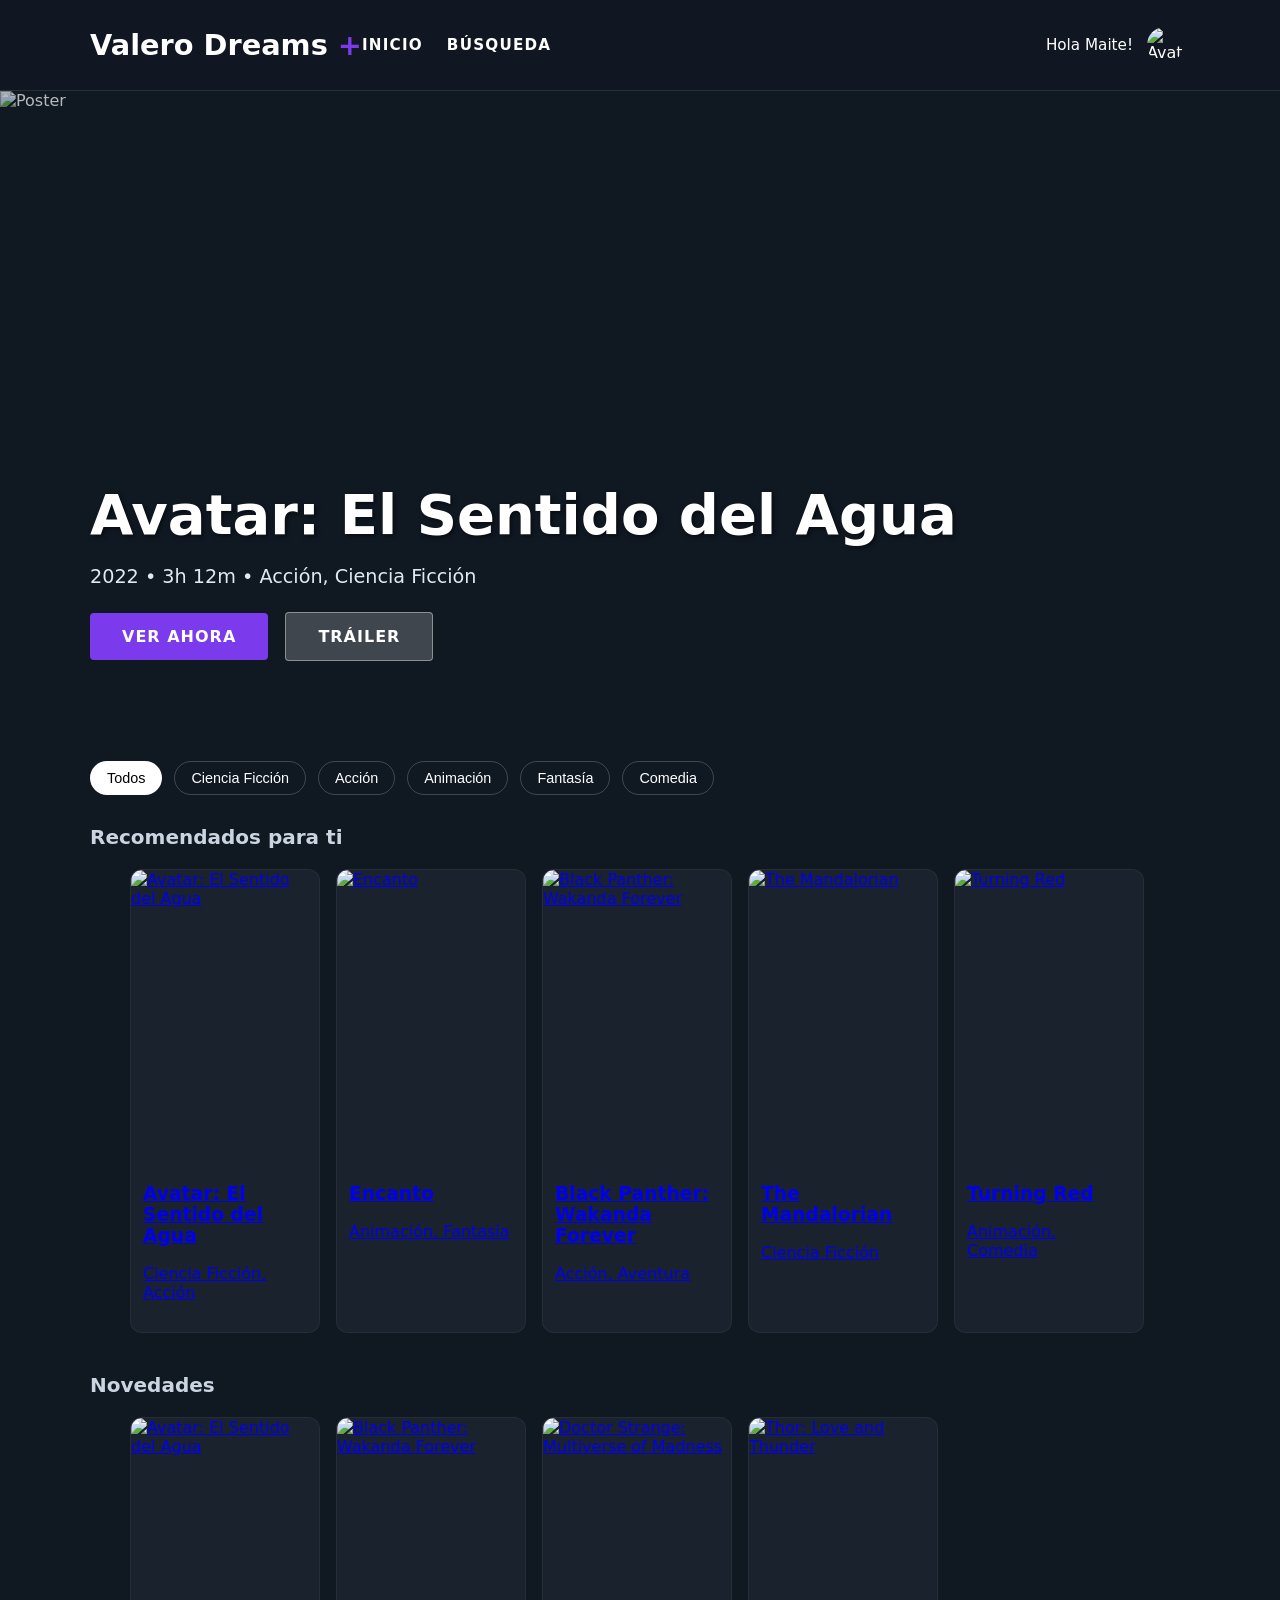
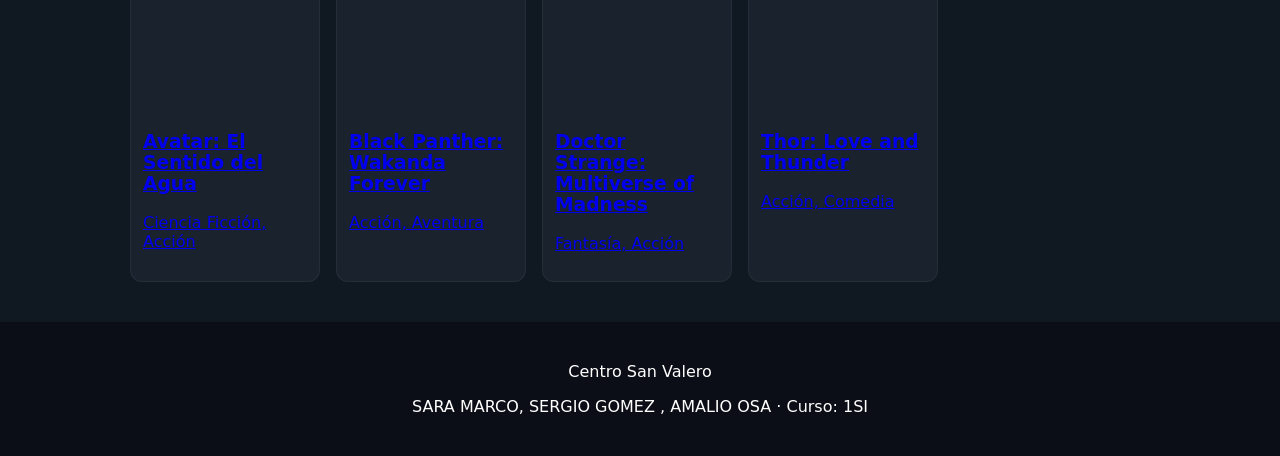
==== DisneySimple-v1.0/index.html @ edb71054 ""Version Simple"" ====
<!DOCTYPE html>
<html lang="es">

<head>
    <meta charset="UTF-8">
    <meta name="viewport" content="width=device-width, initial-scale=1.0">
    <title>Valero Dreams</title>
    <link rel="stylesheet" href="style.css">
</head>

<body>
    <header class="site-header">
        <div class="container header-inner">
            <h1 class="site-title">Valero Dreams <span class="accent">+</span></h1>
            <nav class="main-nav">
                <a href="index.html">INICIO</a>
                <a href="search.html">BÚSQUEDA</a>
            </nav>
            <div class="user-menu">
                <div class="user-trigger">
                    <span class="user-name">Hola Maite! </span>
                    <img src="https://ui-avatars.com/api/?name=Maite&background=7C3AED&color=fff" alt="Avatar"
                        class="user-avatar">
                </div>
                <div class="dropdown-menu">
                    <a href="#" class="dropdown-item">Configuración</a>
                    <div class="dropdown-divider"></div>
                    <a href="#" class="dropdown-item text-danger">Cerrar sesión</a>
                </div>
            </div>
        </div>
    </header>

    <section class="hero-banner">
        <img src="https://lumiere-a.akamaihd.net/v1/images/avatar-twow-videobg02_fae5d62e.jpeg?region=0,0,1920,1080&width=768"
            alt="Poster" class="hero-poster">
        <div class="container hero-content">
            <h2 class="hero-title">Avatar: El Sentido del Agua</h2>
            <p class="hero-subtitle">2022 • 3h 12m • Acción, Ciencia Ficción</p>
            <a href="details.html" class="primary-button">VER AHORA</a>
            <a href="https://youtu.be/FSyWAxUg3Go?si=S0w_DmpemO_nxgFc" class="secondary-button"
                target="_blank">TRÁILER</a>
        </div>
    </section>

    <main class="container">

        <!-- Filtros -->
        <div class="filter-bar">
            <button class="filter-btn active" data-genre="all">Todos</button>
            <button class="filter-btn" data-genre="Ciencia Ficción">Ciencia Ficción</button>
            <button class="filter-btn" data-genre="Acción">Acción</button>
            <button class="filter-btn" data-genre="Animación">Animación</button>
            <button class="filter-btn" data-genre="Fantasía">Fantasía</button>
            <button class="filter-btn" data-genre="Comedia">Comedia</button>
        </div>

        <!-- Sección Recomendados -->
        <h2 class="section-title">Recomendados para ti</h2>
        <section class="carousel-container" id="recommended-carousel">
            <button class="carousel-btn prev" onclick="scrollCarousel('recommended-track', -1)">&#10094;</button>
            <div class="carousel-track-container">
                <div class="carousel-track" id="recommended-track">
                    <!-- JS inyectará películas aquí -->
                </div>
            </div>
            <button class="carousel-btn next" onclick="scrollCarousel('recommended-track', 1)">&#10095;</button>
        </section>

        <!-- Sección Novedades -->
        <h2 class="section-title">Novedades</h2>
        <section class="carousel-container" id="new-carousel">
            <button class="carousel-btn prev" onclick="scrollCarousel('new-track', -1)">&#10094;</button>
            <div class="carousel-track-container">
                <div class="carousel-track" id="new-track">
                    <!-- JS inyectará películas aquí -->
                </div>
            </div>
            <button class="carousel-btn next" onclick="scrollCarousel('new-track', 1)">&#10095;</button>
        </section>

    </main>

    <footer class="site-footer">
        <div class="container">
            <p>Centro San Valero</p>
            <p>SARA MARCO, SERGIO GOMEZ , AMALIO OSA · Curso: 1SI</p>
        </div>
    </footer>

    <script src="script.js"></script>
</body>

</html>
---- DisneySimple-v1.0/style.css ----
/* Estilos Base similares a tu biblioteca */
body {
    margin: 0;
    font-family: system-ui, Arial, sans-serif;
    background-color: #101822;
    /* Azul oscuro Disney */
    color: #ffffff;
}

.container {
    max-width: 1100px;
    margin: 0 auto;
    padding: 0 16px;
}

/* Header - Basado en tu .site-header */
.site-header {
    background-color: rgba(16, 24, 34, 0.95);
    padding: 20px 0;
    border-bottom: 1px solid rgba(255, 255, 255, 0.1);
}

.header-inner {
    display: flex;
    justify-content: space-between;
    align-items: center;
}

.site-title {
    font-size: 1.8rem;
    margin: 0;
    font-weight: 800;
}

.main-nav {
    display: flex;
    gap: 24px;
}

.main-nav a {
    color: #fff;
    text-decoration: none;
    font-weight: 700;
    font-size: 0.95rem;
    letter-spacing: 1.2px;
    padding: 5px 0;
    position: relative;
    transition: color 0.3s;
}

.main-nav a:hover {
    color: #fff;
}

.main-nav a::after {
    content: '';
    position: absolute;
    bottom: 0;
    left: 0;
    width: 0%;
    height: 2px;
    background-color: #7C3AED;
    transition: width 0.3s;
}

.main-nav a:hover::after {
    width: 100%;
}

.section-title {
    font-size: 1.25rem;
    margin: 30px 0 20px;
    color: #cbd5e1;
    font-weight: 600;
}


.accent {
    color: #7C3AED;
}

/* Hero Section */
/* Hero Section */
.hero-banner {
    position: relative;
    height: 70vh;
    min-height: 500px;
    /* Quitamos el background-image del CSS porque ahora usamos el <img> en el HTML */
    display: flex;
    align-items: flex-end;
    margin-bottom: 40px;
    overflow: hidden;
}

/* Oscurecimiento para que el texto se lea sobre la imagen */
.hero-banner::after {
    content: '';
    position: absolute;
    inset: 0;
    background: linear-gradient(to top, #101822 0%, rgba(16, 24, 34, 0.4) 50%, rgba(16, 24, 34, 0.3) 100%);
    z-index: 1;
}

.hero-poster {
    position: absolute;
    top: 0;
    left: 0;
    width: 100%;
    height: 100%;
    object-fit: cover;
    z-index: 0;
}

.hero-content {
    width: 100%;
    padding-bottom: 60px;
    z-index: 2;
    /* Mayor que el overlay (1) y la imagen (0) */
    position: relative;
}




.hero-title {
    font-size: 3.5rem;
    font-weight: 800;
    margin: 0 0 16px;
    text-shadow: 2px 2px 4px rgba(0, 0, 0, 0.5);
    line-height: 1.1;
}

.hero-subtitle {
    font-size: 1.2rem;
    color: #e2e8f0;
    margin-bottom: 24px;
    font-weight: 500;
}

.primary-button {
    display: inline-block;
    /* Soporte para <a> tags */
    text-decoration: none;
    /* Sin subrayado */
    background-color: #7C3AED;
    /* Purple accent */
    color: white;
    border: none;
    padding: 14px 32px;
    font-size: 1rem;
    font-weight: 700;
    border-radius: 4px;
    cursor: pointer;
    transition: all 0.3s ease;
    text-transform: uppercase;
    letter-spacing: 1px;
    margin-right: 12px;
    /* Espacio entre botones */
}

.secondary-button {
    display: inline-block;
    /* Soporte para <a> tags */
    text-decoration: none;
    /* Sin subrayado */
    background-color: rgba(255, 255, 255, 0.2);
    color: white;
    border: 1px solid rgba(255, 255, 255, 0.4);
    padding: 14px 32px;
    font-size: 1rem;
    font-weight: 700;
    border-radius: 4px;
    cursor: pointer;
    transition: all 0.3s ease;
    text-transform: uppercase;
    letter-spacing: 1px;
}

.secondary-button:hover {
    background-color: rgba(255, 255, 255, 0.3);
    border-color: #fff;
    transform: translateY(-2px);
}

.primary-button:hover {
    background-color: #6D28D9;
    transform: translateY(-2px);
    box-shadow: 0 4px 12px rgba(124, 58, 237, 0.4);
}


/* Grid de Películas - Idéntico a tu .book-grid */
/* Filtros */
.filter-bar {
    display: flex;
    gap: 12px;
    margin-bottom: 30px;
    flex-wrap: wrap;
}

.filter-btn {
    background: transparent;
    border: 1px solid rgba(255, 255, 255, 0.2);
    color: #fff;
    padding: 8px 16px;
    border-radius: 20px;
    cursor: pointer;
    transition: all 0.3s;
    font-size: 0.9rem;
}

.filter-btn:hover,
.filter-btn.active {
    background: #fff;
    color: #000;
}

/* Carrusel de Películas */
.carousel-container {
    position: relative;
    padding: 0 40px;
    /* Espacio para flechas */
    margin-bottom: 40px;
}

.carousel-track-container {
    overflow: hidden;
    width: 100%;
}

.carousel-track {
    display: flex;
    gap: 16px;
    transition: transform 0.5s cubic-bezier(0.25, 1, 0.5, 1);
}

.movie-card {
    flex: 0 0 calc(20% - 16px);
    /* 5 pelis por fila */
    min-width: 150px;
    background-color: #1a222e;
    border-radius: 12px;
    overflow: hidden;
    transition: transform 0.3s;
    border: 1px solid rgba(255, 255, 255, 0.05);
    position: relative;
}

/* Flechas del carrusel */
.carousel-btn {
    position: absolute;
    top: 50%;
    transform: translateY(-50%);
    background: rgba(0, 0, 0, 0.5);
    border: none;
    color: white;
    font-size: 2rem;
    cursor: pointer;
    z-index: 10;
    height: 100%;
    padding: 0 10px;
    opacity: 0;
    transition: opacity 0.3s;
    display: flex;
    align-items: center;
}

.carousel-btn:hover {
    background: rgba(0, 0, 0, 0.8);
}

.carousel-container:hover .carousel-btn {
    opacity: 1;
}

.carousel-btn.prev {
    left: 0;
}

.carousel-btn.next {
    right: 0;
}

@media (max-width: 1100px) {
    .movie-card {
        flex: 0 0 calc(25% - 16px);
    }
}

@media (max-width: 800px) {
    .movie-card {
        flex: 0 0 calc(33.333% - 16px);
    }
}

@media (max-width: 500px) {
    .movie-card {
        flex: 0 0 calc(50% - 16px);
    }
}


.movie-card {
    background-color: #1a222e;
    border-radius: 12px;
    overflow: hidden;
    transition: transform 0.3s;
    border: 1px solid rgba(255, 255, 255, 0.05);
}

.movie-card:hover {
    transform: scale(1.05);
    border-color: #7C3AED;
}

.movie-poster {
    width: 100%;
    aspect-ratio: 2/3;
    /* Proporción de poster de cine */
    object-fit: cover;
    display: block;
}

.movie-info {
    padding: 12px;
}

/* Menú de Usuario */
.user-menu {
    position: relative;
    margin-left: auto;
    /* Empuja el menú a la derecha si es necesario */
}

.user-trigger {
    display: flex;
    align-items: center;
    gap: 12px;
    cursor: pointer;
    padding: 5px;
    border-radius: 6px;
    transition: background-color 0.2s;
}

.user-trigger:hover {
    background-color: rgba(255, 255, 255, 0.1);
}

.user-name {
    font-weight: 500;
    font-size: 0.95rem;
}

.user-avatar {
    width: 36px;
    height: 36px;
    border-radius: 50%;
    border: 2px solid transparent;
    transition: border-color 0.2s;
}

.user-trigger:hover .user-avatar {
    border-color: #7C3AED;
}

.dropdown-menu {
    position: absolute;
    top: 100%;
    right: 0;
    width: 180px;
    background-color: #1a222e;
    border: 1px solid rgba(255, 255, 255, 0.1);
    border-radius: 8px;
    padding: 8px 0;
    margin-top: 10px;
    box-shadow: 0 10px 25px rgba(0, 0, 0, 0.5);
    opacity: 0;
    visibility: hidden;
    transform: translateY(-10px);
    transition: all 0.2s cubic-bezier(0.165, 0.84, 0.44, 1);
    z-index: 100;
}

.user-menu:hover .dropdown-menu {
    opacity: 1;
    visibility: visible;
    transform: translateY(0);
}

.dropdown-item {
    display: block;
    padding: 10px 20px;
    color: #e2e8f0;
    text-decoration: none;
    font-size: 0.9rem;
    transition: background-color 0.2s;
}

.dropdown-item:hover {
    background-color: rgba(124, 58, 237, 0.2);
    /* Tintado suave púrpura */
    color: #fff;
}

.dropdown-divider {
    height: 1px;
    background-color: rgba(255, 255, 255, 0.1);
    margin: 6px 0;
}

.text-danger:hover {
    background-color: rgba(239, 68, 68, 0.2);
    color: #ef4444;
}

/* Responsivo - Usando tus mismos cortes de pantalla */
@media (max-width: 900px) {
    .movie-grid {
        grid-template-columns: repeat(2, 1fr);
    }
}

@media (max-width: 600px) {
    .movie-grid {
        grid-template-columns: 1fr;
    }
}

/* Footer - Igual al de tu biblioteca */
.site-footer {
    background: #0b0e16;
    color: #ffffff;
    padding: 24px 0;
    text-align: center;
    margin-top: 40px;
}
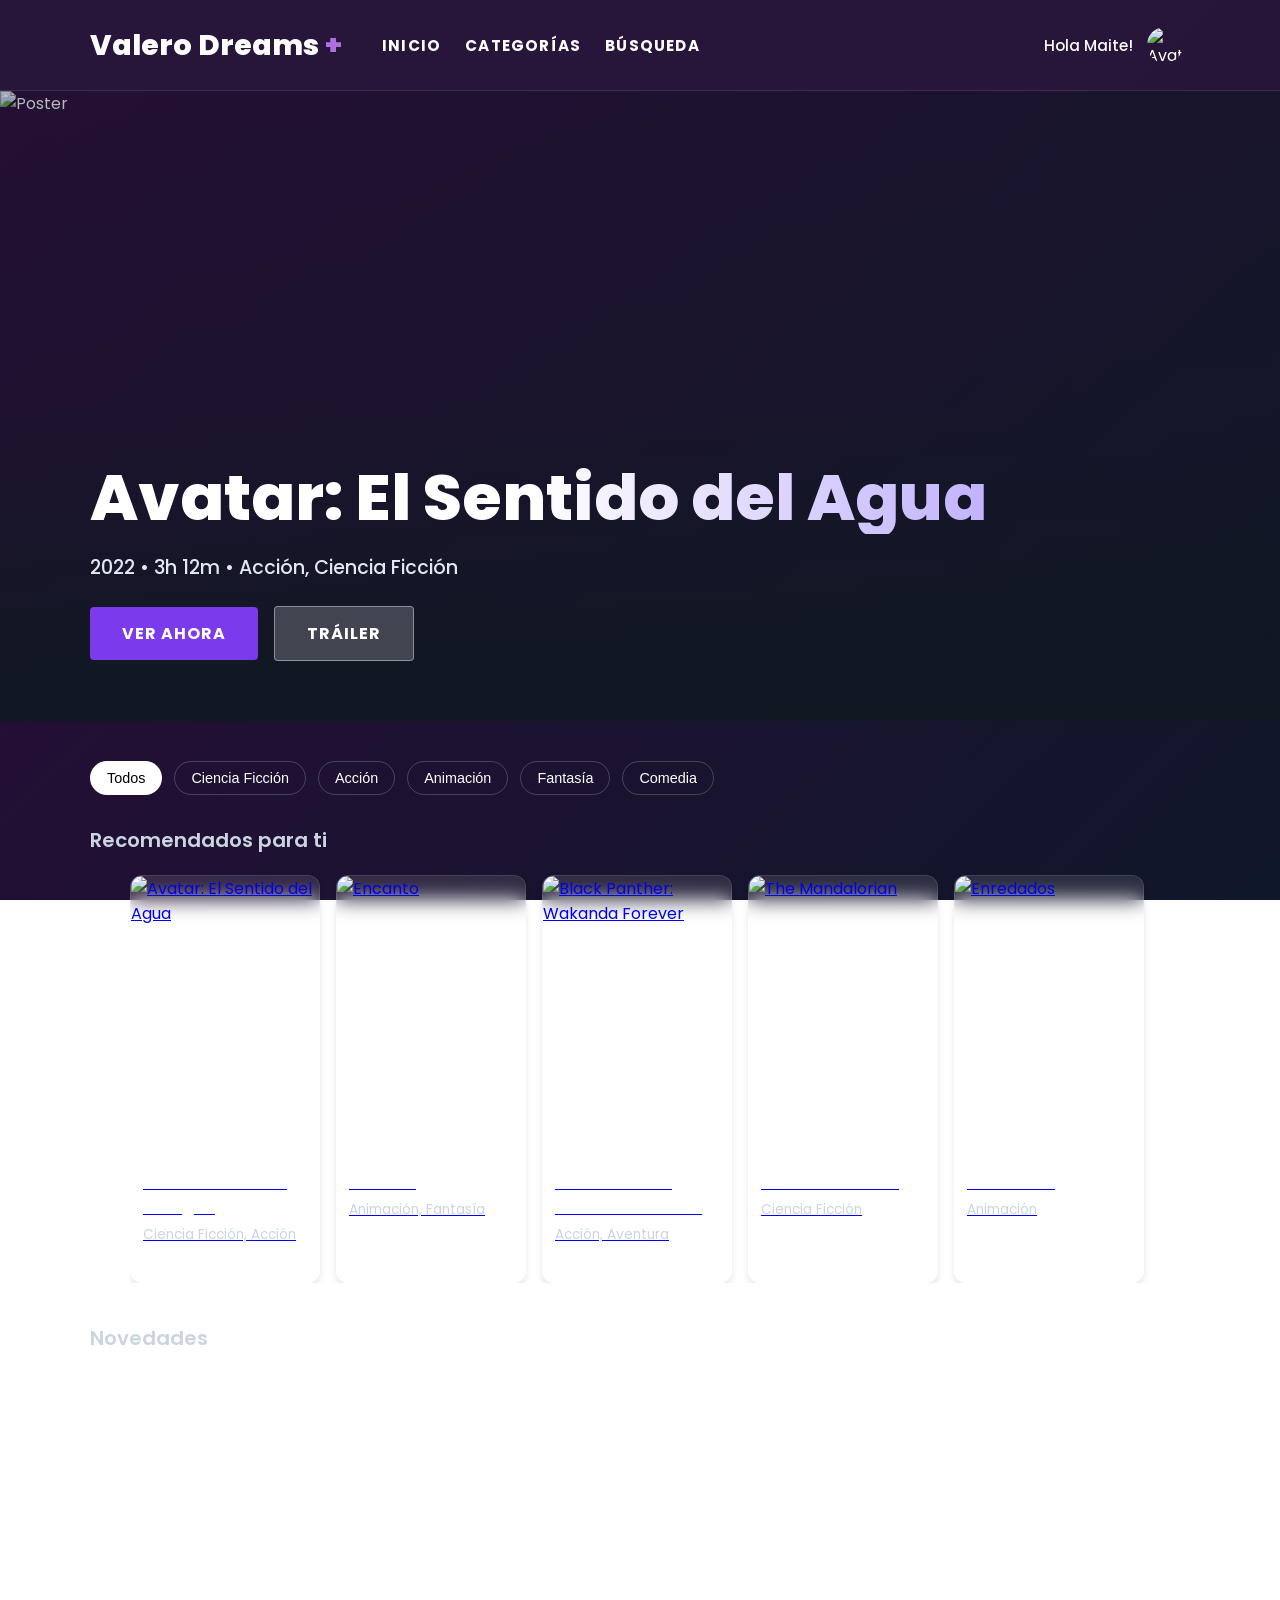
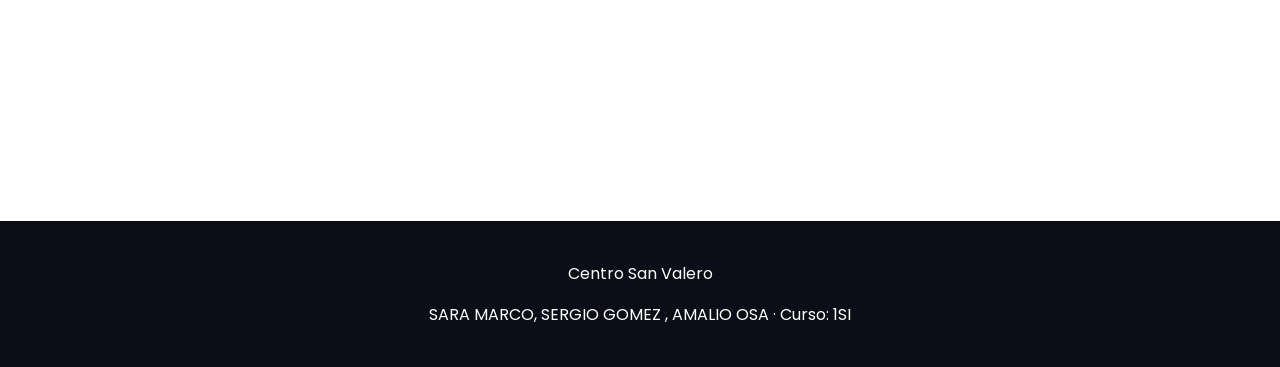
==== commit ab64df8e: "Version simple 2.0" ====
--- a/DisneySimple-v1.0/index.html
+++ b/DisneySimple-v1.0/index.html
@@ -14,6 +14,17 @@
             <h1 class="site-title">Valero Dreams <span class="accent">+</span></h1>
             <nav class="main-nav">
                 <a href="index.html">INICIO</a>
+                <div class="nav-dropdown">
+                    <span class="nav-link">CATEGORÍAS</span>
+                    <div class="dropdown-menu">
+                        <a href="#" class="dropdown-item">Acción</a>
+                        <a href="#" class="dropdown-item">Comedia</a>
+                        <a href="#" class="dropdown-item">Drama</a>
+                        <a href="#" class="dropdown-item">Ciencia Ficción</a>
+                        <div class="dropdown-divider"></div>
+                        <a href="#" class="dropdown-item">Todas</a>
+                    </div>
+                </div>
                 <a href="search.html">BÚSQUEDA</a>
             </nav>
             <div class="user-menu">
--- a/DisneySimple-v1.0/style.css
+++ b/DisneySimple-v1.0/style.css
@@ -1,9 +1,13 @@
 /* Estilos Base similares a tu biblioteca */
+@import url('https://fonts.googleapis.com/css2?family=Poppins:wght@300;400;600;800&display=swap');
+
 body {
     margin: 0;
-    font-family: system-ui, Arial, sans-serif;
-    background-color: #101822;
-    /* Azul oscuro Disney */
+    font-family: 'Poppins', system-ui, Arial, sans-serif;
+    /* Degradado de Morado a Azul */
+    background: linear-gradient(135deg, #2e0b3b 0%, #0f172a 100%);
+    background-attachment: fixed;
+    min-height: 100vh;
     color: #ffffff;
 }
 
@@ -15,7 +19,7 @@
 
 /* Header - Basado en tu .site-header */
 .site-header {
-    background-color: rgba(16, 24, 34, 0.95);
+    background-color: rgba(41, 22, 58, 0.95);
     padding: 20px 0;
     border-bottom: 1px solid rgba(255, 255, 255, 0.1);
 }
@@ -28,7 +32,8 @@
 
 .site-title {
     font-size: 1.8rem;
-    margin: 0;
+    margin: 0 40px 0 0;
+    /* Separación derecha añadida */
     font-weight: 800;
 }
 
@@ -59,7 +64,7 @@
     left: 0;
     width: 0%;
     height: 2px;
-    background-color: #7C3AED;
+    background-color: #a142ee;
     transition: width 0.3s;
 }
 
@@ -76,7 +81,7 @@
 
 
 .accent {
-    color: #7C3AED;
+    color: #ac70e1;
 }
 
 /* Hero Section */
@@ -123,11 +128,22 @@
 
 
 .hero-title {
-    font-size: 3.5rem;
+    font-size: 4rem;
     font-weight: 800;
     margin: 0 0 16px;
-    text-shadow: 2px 2px 4px rgba(0, 0, 0, 0.5);
+    /* Efecto de texto degradado brillante */
+    background: linear-gradient(to right, #fff 20%, #c4b5fd 40%, #a142ee 60%, #fff 80%);
+    background-size: 200% auto;
+    -webkit-background-clip: text;
+    -webkit-text-fill-color: transparent;
+    animation: shine 5s linear infinite;
     line-height: 1.1;
+}
+
+@keyframes shine {
+    to {
+        background-position: 200% center;
+    }
 }
 
 .hero-subtitle {
@@ -189,7 +205,14 @@
 }
 
 
-/* Grid de Películas - Idéntico a tu .book-grid */
+/* Grid de Películas - Idéntico a al .book-grid */
+.movie-grid {
+    display: grid;
+    grid-template-columns: repeat(auto-fill, minmax(200px, 1fr));
+    gap: 20px;
+    margin-bottom: 40px;
+}
+
 /* Filtros */
 .filter-bar {
     display: flex;
@@ -251,7 +274,7 @@
     position: absolute;
     top: 50%;
     transform: translateY(-50%);
-    background: rgba(0, 0, 0, 0.5);
+    background: rgba(170, 79, 255, 0.256);
     border: none;
     color: white;
     font-size: 2rem;
@@ -266,7 +289,7 @@
 }
 
 .carousel-btn:hover {
-    background: rgba(0, 0, 0, 0.8);
+    background: rgba(115, 0, 255, 0.214);
 }
 
 .carousel-container:hover .carousel-btn {
@@ -300,12 +323,36 @@
 }
 
 
+/* Actualización de Tarjetas: Glassmorphism más limpio */
 .movie-card {
-    background-color: #1a222e;
+    background-color: rgba(255, 255, 255, 0.1);
+    backdrop-filter: blur(10px);
+    -webkit-backdrop-filter: blur(10px);
     border-radius: 12px;
     overflow: hidden;
-    transition: transform 0.3s;
-    border: 1px solid rgba(255, 255, 255, 0.05);
+    transition: transform 0.3s cubic-bezier(0.175, 0.885, 0.32, 1.275), box-shadow 0.3s ease;
+    border: 1px solid rgba(255, 255, 255, 0.1);
+    box-shadow: 0 4px 6px rgba(0, 0, 0, 0.1);
+}
+
+.movie-card:hover {
+    transform: translateY(-8px) scale(1.02);
+    border-color: #a142ee;
+    box-shadow: 0 20px 25px -5px rgba(0, 0, 0, 0.1), 0 10px 10px -5px rgba(0, 0, 0, 0.04);
+}
+
+.movie-title {
+    margin: 0 0 5px;
+    font-size: 1rem;
+    font-weight: 600;
+    color: #fff;
+    /* Aseguramos blanco para contraste sobre fondo oscuro */
+}
+
+.movie-category {
+    margin: 0;
+    font-size: 0.85rem;
+    color: #cbd5e1;
 }
 
 .movie-card:hover {
@@ -361,6 +408,40 @@
 
 .user-trigger:hover .user-avatar {
     border-color: #7C3AED;
+}
+
+/* Nuevo Estilo para Dropdown de Navegación */
+.nav-dropdown {
+    position: relative;
+    display: flex;
+    align-items: center;
+    cursor: pointer;
+}
+
+.nav-link {
+    color: #fff;
+    font-weight: 700;
+    font-size: 0.95rem;
+    letter-spacing: 1.2px;
+    padding: 5px 0;
+    background: transparent;
+    border: none;
+    font-family: inherit;
+    cursor: pointer;
+}
+
+.nav-dropdown .dropdown-menu {
+    right: auto;
+    left: 0;
+    width: 200px;
+    top: 100%;
+    margin-top: 10px;
+}
+
+.nav-dropdown:hover .dropdown-menu {
+    opacity: 1;
+    visibility: visible;
+    transform: translateY(0);
 }
 
 .dropdown-menu {
@@ -426,6 +507,120 @@
     }
 }
 
+/* Estilos página de Búsqueda */
+.search-container {
+    margin: 40px 0;
+    position: relative;
+}
+
+.search-input-fancy {
+    width: 100%;
+    padding: 15px 15px 15px 50px;
+    /* Espacio para icono */
+    font-size: 1.2rem;
+    background-color: #334155;
+    /* Gris azulado oscuro */
+    border: none;
+    border-radius: 8px;
+    color: white;
+    outline: none;
+    transition: background-color 0.3s, box-shadow 0.3s;
+    font-family: 'Poppins', sans-serif;
+}
+
+.search-input-fancy::placeholder {
+    color: #94a3b8;
+}
+
+.search-input-fancy:focus {
+    background-color: #475569;
+    box-shadow: 0 0 0 2px #7C3AED;
+}
+
+.search-icon {
+    position: absolute;
+    left: 15px;
+    top: 50%;
+    transform: translateY(-50%);
+    color: #94a3b8;
+    pointer-events: none;
+    font-size: 1.2rem;
+}
+
+.section-label {
+    font-size: 0.85rem;
+    color: #94a3b8;
+    text-transform: uppercase;
+    letter-spacing: 1.5px;
+    margin-bottom: 15px;
+    font-weight: 700;
+    display: block;
+}
+
+.category-grid {
+    display: grid;
+    grid-template-columns: repeat(auto-fill, minmax(160px, 1fr));
+    gap: 16px;
+    margin-bottom: 40px;
+}
+
+.category-card {
+    height: 100px;
+    border-radius: 8px;
+    overflow: hidden;
+    position: relative;
+    cursor: pointer;
+    transition: transform 0.3s cubic-bezier(0.25, 1, 0.5, 1), box-shadow 0.3s;
+    display: flex;
+    align-items: flex-end;
+    text-decoration: none;
+    border: 1px solid rgba(255, 255, 255, 0.1);
+}
+
+.category-card:hover {
+    transform: scale(1.05);
+    box-shadow: 0 10px 20px rgba(0, 0, 0, 0.3);
+    z-index: 10;
+    border-color: #fff;
+}
+
+/* Fondos simulados con gradientes elegantes */
+.bg-originales {
+    background: linear-gradient(135deg, #0f172a, #334155);
+}
+
+.bg-peliculas {
+    background: linear-gradient(135deg, #7f1d1d, #b91c1c);
+}
+
+.bg-series {
+    background: linear-gradient(135deg, #064e3b, #047857);
+}
+
+.bg-accion {
+    background: linear-gradient(135deg, #451a03, #92400e);
+}
+
+.bg-junior {
+    background: linear-gradient(135deg, #e836ec, #db2777);
+}
+
+/* Tono más Disney Jr */
+.bg-naturaleza {
+    background: linear-gradient(135deg, #14532d, #15803d);
+}
+
+.category-card span {
+    padding: 12px 15px;
+    color: white;
+    font-weight: 600;
+    font-size: 0.95rem;
+    text-shadow: 0 2px 4px rgba(0, 0, 0, 0.8);
+    width: 100%;
+    /* Gradiente sutil negro abajo para leer mejor el texto */
+    background: linear-gradient(to top, rgba(0, 0, 0, 0.8) 0%, transparent 100%);
+}
+
 /* Footer - Igual al de tu biblioteca */
 .site-footer {
     background: #0b0e16;
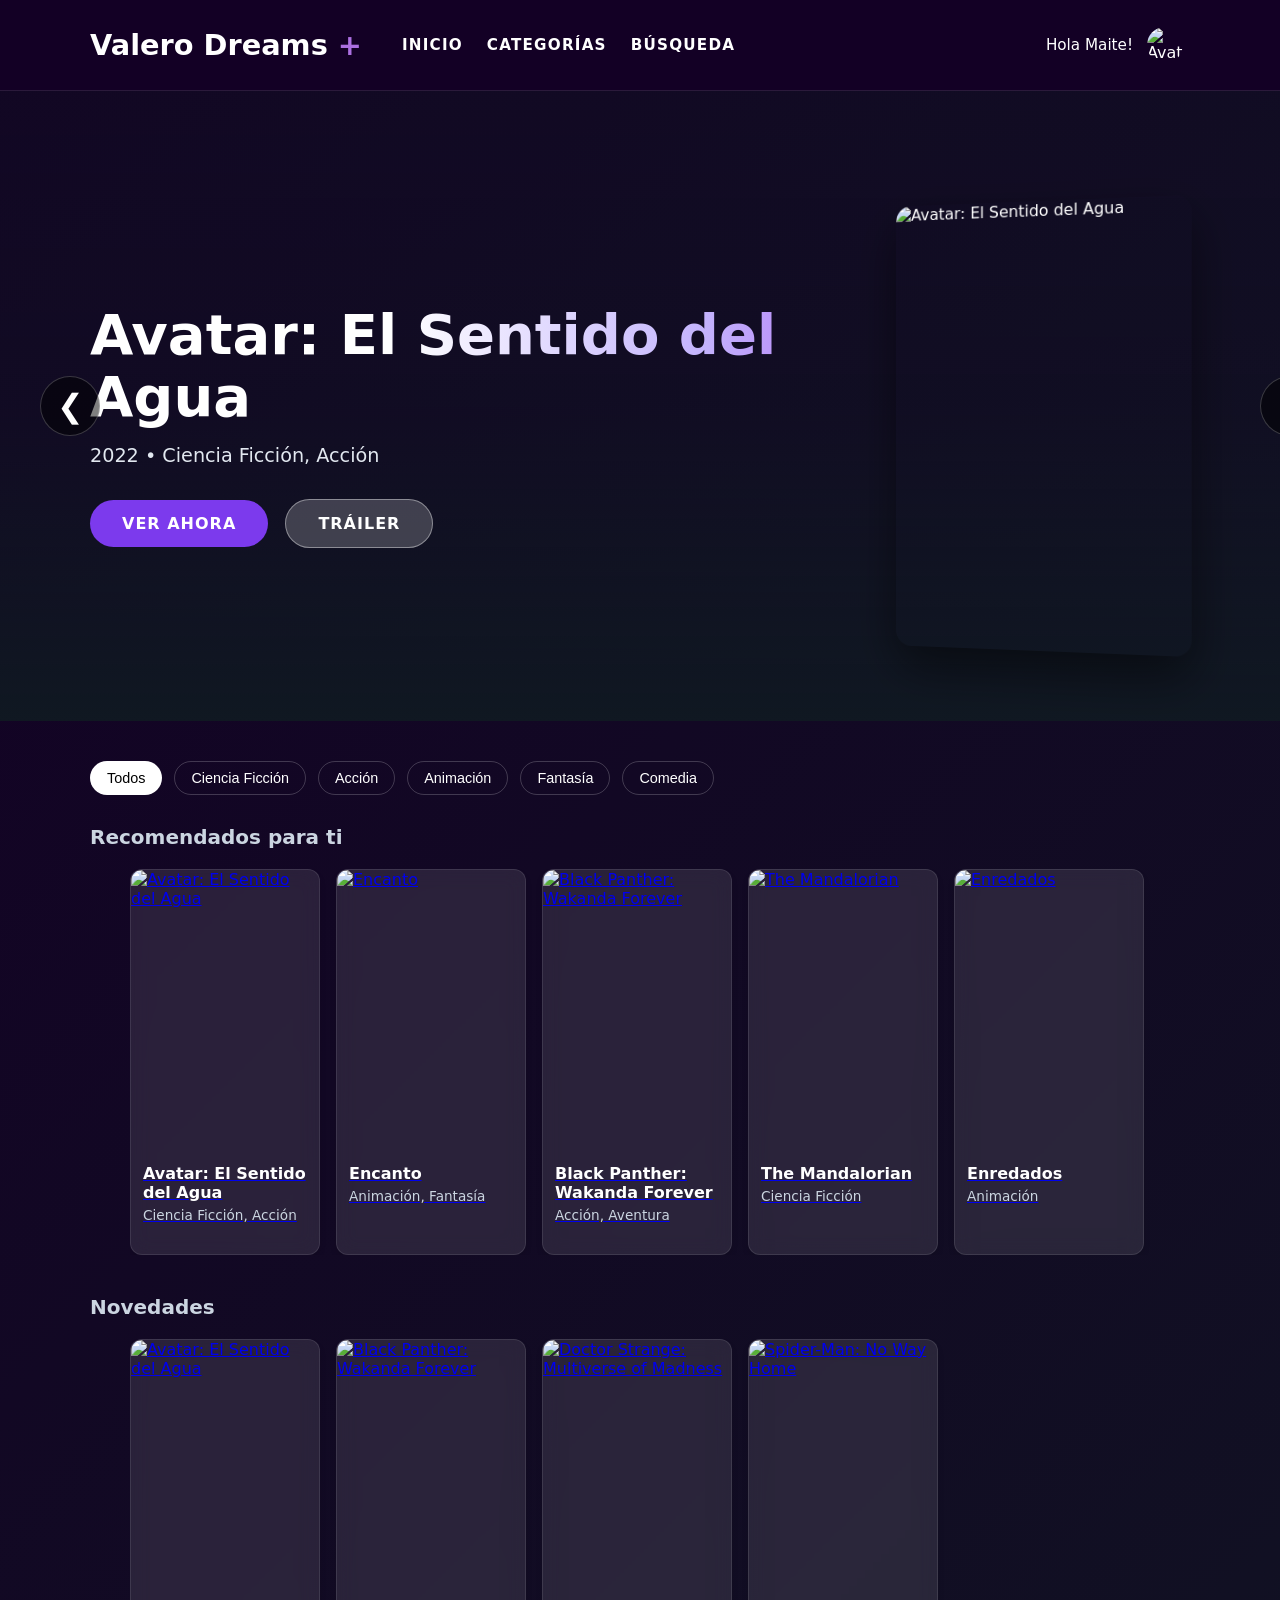
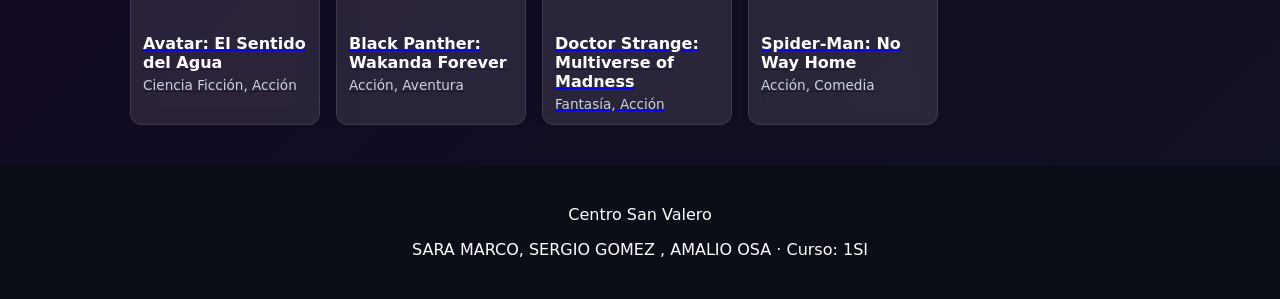
==== commit 3126dfee: "Version 2" ====
--- a/DisneySimple-v1.0/index.html
+++ b/DisneySimple-v1.0/index.html
@@ -43,14 +43,12 @@
     </header>
 
     <section class="hero-banner">
-        <img src="https://lumiere-a.akamaihd.net/v1/images/avatar-twow-videobg02_fae5d62e.jpeg?region=0,0,1920,1080&width=768"
-            alt="Poster" class="hero-poster">
-        <div class="container hero-content">
-            <h2 class="hero-title">Avatar: El Sentido del Agua</h2>
-            <p class="hero-subtitle">2022 • 3h 12m • Acción, Ciencia Ficción</p>
-            <a href="details.html" class="primary-button">VER AHORA</a>
-            <a href="https://youtu.be/FSyWAxUg3Go?si=S0w_DmpemO_nxgFc" class="secondary-button"
-                target="_blank">TRÁILER</a>
+        <div class="hero-slider" id="hero-slider">
+            <!-- JS populates slides here -->
+        </div>
+        <div class="hero-controls">
+            <button class="hero-btn prev" id="hero-prev">&#10094;</button>
+            <button class="hero-btn next" id="hero-next">&#10095;</button>
         </div>
     </section>
 
--- a/DisneySimple-v1.0/style.css
+++ b/DisneySimple-v1.0/style.css
@@ -1,14 +1,29 @@
 /* Estilos Base similares a tu biblioteca */
-@import url('https://fonts.googleapis.com/css2?family=Poppins:wght@300;400;600;800&display=swap');
+/*@import url('https://fonts.googleapis.com/css2?family=Poppins:wght@300;400;600;800&display=swap');*/
 
 body {
     margin: 0;
     font-family: 'Poppins', system-ui, Arial, sans-serif;
-    /* Degradado de Morado a Azul */
-    background: linear-gradient(135deg, #2e0b3b 0%, #0f172a 100%);
-    background-attachment: fixed;
+    /* Degradado Animado Más Visible */
+    background: linear-gradient(-45deg, #000000, #130025, #101822, #130025);
+    background-size: 400% 400%;
+    animation: gradientBG 10s ease infinite;
     min-height: 100vh;
     color: #ffffff;
+}
+
+@keyframes gradientBG {
+    0% {
+        background-position: 0% 50%;
+    }
+
+    50% {
+        background-position: 100% 50%;
+    }
+
+    100% {
+        background-position: 0% 50%;
+    }
 }
 
 .container {
@@ -19,7 +34,7 @@
 
 /* Header - Basado en tu .site-header */
 .site-header {
-    background-color: rgba(41, 22, 58, 0.95);
+    background-color: #130025;
     padding: 20px 0;
     border-bottom: 1px solid rgba(255, 255, 255, 0.1);
 }
@@ -98,13 +113,7 @@
 }
 
 /* Oscurecimiento para que el texto se lea sobre la imagen */
-.hero-banner::after {
-    content: '';
-    position: absolute;
-    inset: 0;
-    background: linear-gradient(to top, #101822 0%, rgba(16, 24, 34, 0.4) 50%, rgba(16, 24, 34, 0.3) 100%);
-    z-index: 1;
-}
+/* .hero-banner::after removed to prevent covering text */
 
 .hero-poster {
     position: absolute;
@@ -135,6 +144,7 @@
     background: linear-gradient(to right, #fff 20%, #c4b5fd 40%, #a142ee 60%, #fff 80%);
     background-size: 200% auto;
     -webkit-background-clip: text;
+    background-clip: text;
     -webkit-text-fill-color: transparent;
     animation: shine 5s linear infinite;
     line-height: 1.1;
@@ -165,7 +175,7 @@
     padding: 14px 32px;
     font-size: 1rem;
     font-weight: 700;
-    border-radius: 4px;
+    border-radius: 25px;
     cursor: pointer;
     transition: all 0.3s ease;
     text-transform: uppercase;
@@ -185,7 +195,7 @@
     padding: 14px 32px;
     font-size: 1rem;
     font-weight: 700;
-    border-radius: 4px;
+    border-radius: 25px;
     cursor: pointer;
     transition: all 0.3s ease;
     text-transform: uppercase;
@@ -273,6 +283,7 @@
 .carousel-btn {
     position: absolute;
     top: 50%;
+    border-radius: 25px;
     transform: translateY(-50%);
     background: rgba(170, 79, 255, 0.256);
     border: none;
@@ -280,7 +291,7 @@
     font-size: 2rem;
     cursor: pointer;
     z-index: 10;
-    height: 100%;
+    height: 15%;
     padding: 0 10px;
     opacity: 0;
     transition: opacity 0.3s;
@@ -475,6 +486,10 @@
     text-decoration: none;
     font-size: 0.9rem;
     transition: background-color 0.2s;
+    margin-bottom: 8px;
+    border-radius: 6px;
+    margin-left: 8px;
+    margin-right: 8px;
 }
 
 .dropdown-item:hover {
@@ -483,10 +498,14 @@
     color: #fff;
 }
 
+.dropdown-item:last-child {
+    margin-bottom: 0;
+}
+
 .dropdown-divider {
     height: 1px;
     background-color: rgba(255, 255, 255, 0.1);
-    margin: 6px 0;
+    margin: 0 0 8px 0;
 }
 
 .text-danger:hover {
@@ -628,4 +647,200 @@
     padding: 24px 0;
     text-align: center;
     margin-top: 40px;
+}
+
+/* Hero Slider Styles */
+.hero-slider {
+    position: absolute;
+    top: 0;
+    left: 0;
+    width: 100%;
+    height: 100%;
+}
+
+/* Hero Slide Layout */
+.hero-slide {
+    position: absolute;
+    top: 0;
+    left: 0;
+    width: 100%;
+    height: 100%;
+    opacity: 0;
+    transition: opacity 1s ease-in-out;
+    display: flex;
+    align-items: center;
+    /* Center content vertically */
+    z-index: 0;
+    overflow: hidden;
+}
+
+.hero-slide::after {
+    content: '';
+    position: absolute;
+    inset: 0;
+    background: linear-gradient(to top, #101822 0%, rgba(16, 24, 34, 0.4) 50%, rgba(16, 24, 34, 0.3) 100%);
+    z-index: 1;
+}
+
+.hero-slide.active {
+    opacity: 1;
+    z-index: 1;
+}
+
+/* Blurred Background */
+.hero-bg-blur {
+    position: absolute;
+    inset: -20px;
+    /* Slight bleed to avoid edge issues with blur */
+    background-size: cover;
+    background-position: center;
+    filter: blur(10px) brightness(0.4);
+    z-index: -1;
+    transform: scale(1.1);
+    /* Zoom slightly */
+}
+
+/* Inner Layout Flex */
+.hero-content-inner {
+    display: flex;
+    align-items: center;
+    justify-content: space-between;
+    width: 100%;
+    height: 100%;
+    position: relative;
+    z-index: 10;
+    padding-top: 40px;
+    /* Account for header */
+}
+
+/* Text Side */
+.hero-text {
+    flex: 1;
+    padding-right: 40px;
+    animation: slideUp 0.8s ease-out;
+}
+
+/*Para separar los botones de el titulo*/
+.hero-subtitle {
+    display: block;
+    margin-bottom: 32px;
+    /* Separación con el botón */
+    font-size: 1.2rem;
+    color: #e2e8f0;
+    font-weight: 500;
+}
+
+/*@keyframes slideUp {
+    from {
+        opacity: 0;
+        transform: translateY(20px);
+    }
+
+    to {
+        opacity: 1;
+        transform: translateY(0);
+    }
+}*/
+
+.hero-title {
+    font-size: 3.5rem;
+    line-height: 1.1;
+    margin-bottom: 16px;
+    background: linear-gradient(to right, #fff 20%, #c4b5fd 40%, #a142ee 60%, #fff 80%);
+    -webkit-background-clip: text;
+    background-clip: text;
+    -webkit-text-fill-color: transparent;
+    background-size: 200% auto;
+    animation: shine 5s linear infinite;
+}
+
+/* Poster Side */
+.hero-poster-container {
+    flex: 0 0 300px;
+    /* Altura del poster */
+    height: 450px;
+    display: flex;
+    justify-content: center;
+    align-items: center;
+    perspective: 1000px;
+}
+
+/*Le da el efecto al poster de que esta en 3D*/
+.hero-floating-poster {
+    width: 100%;
+    height: 100%;
+    object-fit: cover;
+    border-radius: 16px;
+    box-shadow: 0 20px 50px rgba(0, 0, 0, 0.5);
+    transform: rotateY(-10deg);
+    transition: transform 0.3s;
+}
+
+.hero-floating-poster:hover {
+    transform: rotateY(0) scale(1.02);
+}
+
+/* Responsive adjustments for Hero */
+@media (max-width: 900px) {
+    .hero-content-inner {
+        flex-direction: column-reverse;
+        justify-content: center;
+        text-align: center;
+    }
+
+    .hero-poster-container {
+        height: 300px;
+        flex: 0 0 auto;
+        margin-bottom: 20px;
+    }
+
+    .hero-floating-poster {
+        transform: none;
+        /* Disable rotation on mobile for simpler look */
+    }
+
+    .hero-text {
+        padding-right: 0;
+    }
+
+    .hero-title {
+        font-size: 2.5rem;
+    }
+}
+
+/* Controls */
+.hero-controls {
+    position: absolute;
+    top: 50%;
+    left: 0;
+    width: 100%;
+    transform: translateY(-50%);
+    display: flex;
+    justify-content: space-between;
+    padding: 0 40px;
+    z-index: 20;
+    pointer-events: none;
+}
+
+.hero-btn {
+    background: rgba(0, 0, 0, 0.5);
+    color: white;
+    border: 1px solid rgba(255, 255, 255, 0.2);
+    font-size: 2rem;
+    padding: 0;
+    cursor: pointer;
+    border-radius: 50%;
+    transition: all 0.3s;
+    pointer-events: auto;
+    display: flex;
+    align-items: center;
+    justify-content: center;
+    width: 60px;
+    height: 60px;
+}
+
+.hero-btn:hover {
+    background-color: #7C3AED;
+    border-color: #7C3AED;
+    transform: scale(1.1);
 }
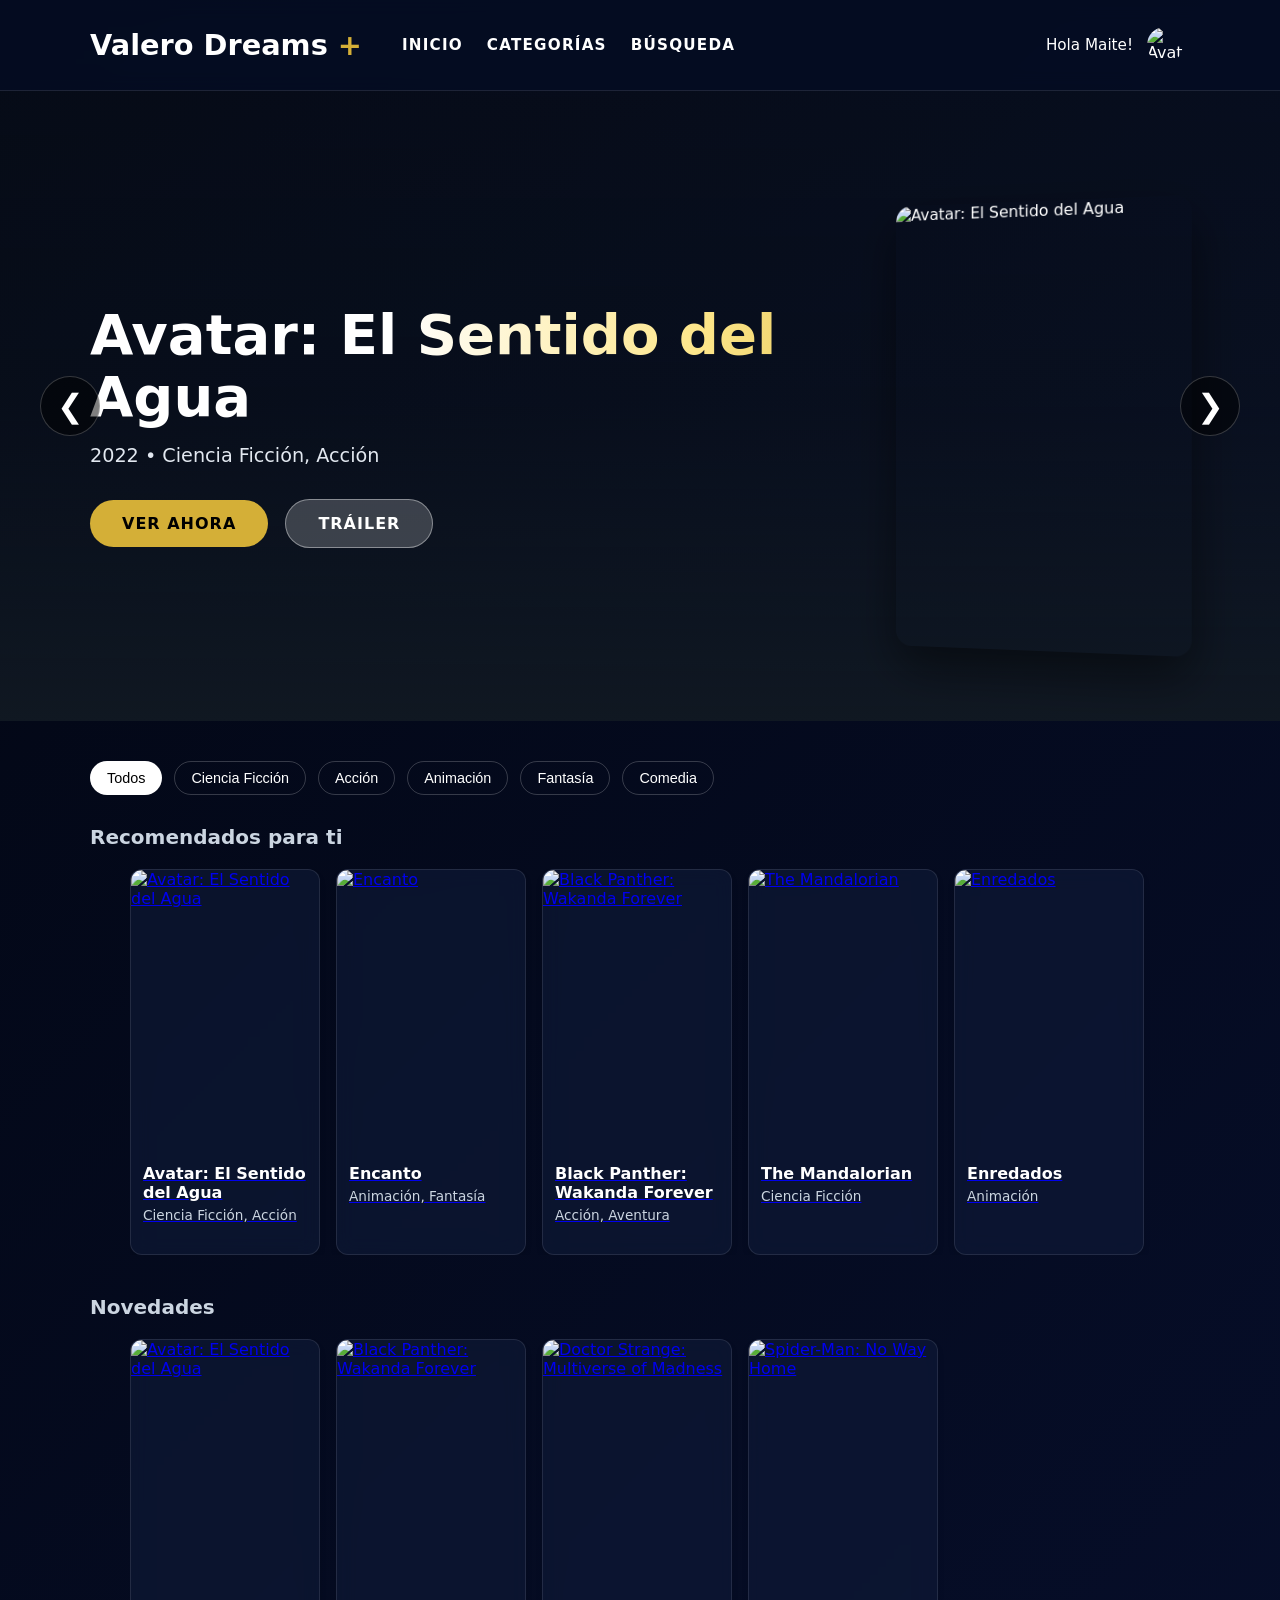
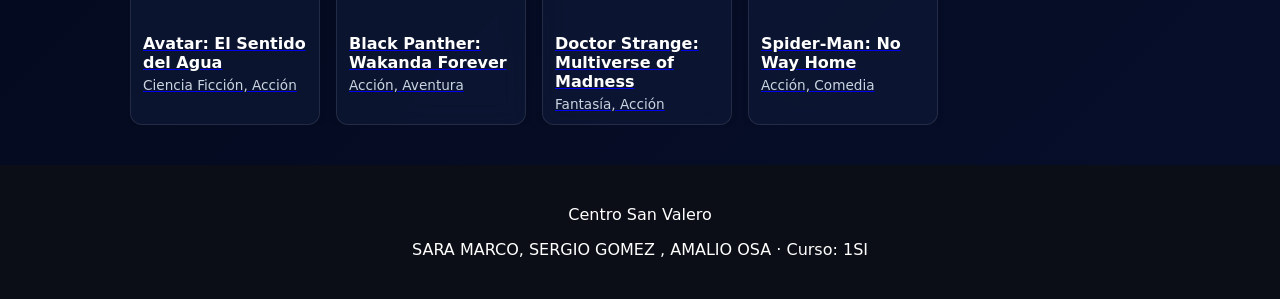
==== commit 701fe644: "Cambio tema" ====
--- a/DisneySimple-v1.0/index.html
+++ b/DisneySimple-v1.0/index.html
@@ -30,7 +30,7 @@
             <div class="user-menu">
                 <div class="user-trigger">
                     <span class="user-name">Hola Maite! </span>
-                    <img src="https://ui-avatars.com/api/?name=Maite&background=7C3AED&color=fff" alt="Avatar"
+                    <img src="https://ui-avatars.com/api/?name=Maite&background=d4af37&color=000" alt="Avatar"
                         class="user-avatar">
                 </div>
                 <div class="dropdown-menu">
--- a/DisneySimple-v1.0/style.css
+++ b/DisneySimple-v1.0/style.css
@@ -1,17 +1,27 @@
 /* Estilos Base similares a tu biblioteca */
-/*@import url('https://fonts.googleapis.com/css2?family=Poppins:wght@300;400;600;800&display=swap');*/
+:root {
+    --navy-dark: #020612;
+    --navy-base: #050E24;
+    --navy-light: #0b152d;
+    --navy-card: rgba(15, 28, 58, 0.6);
+    --gold-primary: #d4af37;
+    --gold-hover: #f3c648;
+    --gold-text: #ffe6a7;
+    --text-white: #ffffff;
+}
 
 body {
     margin: 0;
     font-family: 'Poppins', system-ui, Arial, sans-serif;
-    /* Degradado Animado Más Visible */
-    background: linear-gradient(-45deg, #000000, #130025, #101822, #130025);
+    /* Degradado Animado Navy Blue */
+    background: linear-gradient(-45deg, var(--navy-dark), var(--navy-base), #081133, var(--navy-dark));
     background-size: 400% 400%;
     animation: gradientBG 10s ease infinite;
     min-height: 100vh;
-    color: #ffffff;
-}
-
+    color: var(--text-white);
+}
+
+/*
 @keyframes gradientBG {
     0% {
         background-position: 0% 50%;
@@ -24,7 +34,7 @@
     100% {
         background-position: 0% 50%;
     }
-}
+}*/
 
 .container {
     max-width: 1100px;
@@ -34,9 +44,12 @@
 
 /* Header - Basado en tu .site-header */
 .site-header {
-    background-color: #130025;
+    background-color: rgba(5, 14, 36, 0.85);
     padding: 20px 0;
     border-bottom: 1px solid rgba(255, 255, 255, 0.1);
+    backdrop-filter: blur(10px);
+    position: relative;
+    z-index: 100;
 }
 
 .header-inner {
@@ -59,6 +72,7 @@
 
 .main-nav a {
     color: #fff;
+
     text-decoration: none;
     font-weight: 700;
     font-size: 0.95rem;
@@ -69,7 +83,7 @@
 }
 
 .main-nav a:hover {
-    color: #fff;
+    color: var(--gold-primary);
 }
 
 .main-nav a::after {
@@ -79,7 +93,7 @@
     left: 0;
     width: 0%;
     height: 2px;
-    background-color: #a142ee;
+    background-color: var(--gold-primary);
     transition: width 0.3s;
 }
 
@@ -96,7 +110,7 @@
 
 
 .accent {
-    color: #ac70e1;
+    color: var(--gold-primary);
 }
 
 /* Hero Section */
@@ -140,8 +154,8 @@
     font-size: 4rem;
     font-weight: 800;
     margin: 0 0 16px;
-    /* Efecto de texto degradado brillante */
-    background: linear-gradient(to right, #fff 20%, #c4b5fd 40%, #a142ee 60%, #fff 80%);
+    /* Efecto de texto degradado brillante Dorado */
+    background: linear-gradient(to right, #fff 20%, #fde68a 40%, var(--gold-primary) 60%, #fff 80%);
     background-size: 200% auto;
     -webkit-background-clip: text;
     background-clip: text;
@@ -168,9 +182,9 @@
     /* Soporte para <a> tags */
     text-decoration: none;
     /* Sin subrayado */
-    background-color: #7C3AED;
-    /* Purple accent */
-    color: white;
+    background-color: var(--gold-primary);
+    /* Gold accent */
+    color: #000000;
     border: none;
     padding: 14px 32px;
     font-size: 1rem;
@@ -209,9 +223,9 @@
 }
 
 .primary-button:hover {
-    background-color: #6D28D9;
+    background-color: var(--gold-hover);
     transform: translateY(-2px);
-    box-shadow: 0 4px 12px rgba(124, 58, 237, 0.4);
+    box-shadow: 0 4px 12px rgba(212, 175, 55, 0.4);
 }
 
 
@@ -285,7 +299,7 @@
     top: 50%;
     border-radius: 25px;
     transform: translateY(-50%);
-    background: rgba(170, 79, 255, 0.256);
+    background: rgba(35, 12, 56, 0.256);
     border: none;
     color: white;
     font-size: 2rem;
@@ -300,7 +314,7 @@
 }
 
 .carousel-btn:hover {
-    background: rgba(115, 0, 255, 0.214);
+    background: rgba(212, 175, 55, 0.3);
 }
 
 .carousel-container:hover .carousel-btn {
@@ -336,7 +350,7 @@
 
 /* Actualización de Tarjetas: Glassmorphism más limpio */
 .movie-card {
-    background-color: rgba(255, 255, 255, 0.1);
+    background-color: var(--navy-card);
     backdrop-filter: blur(10px);
     -webkit-backdrop-filter: blur(10px);
     border-radius: 12px;
@@ -348,7 +362,7 @@
 
 .movie-card:hover {
     transform: translateY(-8px) scale(1.02);
-    border-color: #a142ee;
+    border-color: var(--gold-primary);
     box-shadow: 0 20px 25px -5px rgba(0, 0, 0, 0.1), 0 10px 10px -5px rgba(0, 0, 0, 0.04);
 }
 
@@ -368,7 +382,7 @@
 
 .movie-card:hover {
     transform: scale(1.05);
-    border-color: #7C3AED;
+    border-color: var(--gold-primary);
 }
 
 .movie-poster {
@@ -418,7 +432,7 @@
 }
 
 .user-trigger:hover .user-avatar {
-    border-color: #7C3AED;
+    border-color: var(--gold-primary);
 }
 
 /* Nuevo Estilo para Dropdown de Navegación */
@@ -439,6 +453,11 @@
     border: none;
     font-family: inherit;
     cursor: pointer;
+    transition: color 0.3s;
+}
+
+.nav-dropdown:hover .nav-link {
+    color: var(--gold-primary);
 }
 
 .nav-dropdown .dropdown-menu {
@@ -460,7 +479,7 @@
     top: 100%;
     right: 0;
     width: 180px;
-    background-color: #1a222e;
+    background-color: var(--navy-base);
     border: 1px solid rgba(255, 255, 255, 0.1);
     border-radius: 8px;
     padding: 8px 0;
@@ -470,7 +489,7 @@
     visibility: hidden;
     transform: translateY(-10px);
     transition: all 0.2s cubic-bezier(0.165, 0.84, 0.44, 1);
-    z-index: 100;
+    z-index: 1000;
 }
 
 .user-menu:hover .dropdown-menu {
@@ -493,7 +512,7 @@
 }
 
 .dropdown-item:hover {
-    background-color: rgba(124, 58, 237, 0.2);
+    background-color: rgba(212, 175, 55, 0.2);
     /* Tintado suave púrpura */
     color: #fff;
 }
@@ -552,8 +571,8 @@
 }
 
 .search-input-fancy:focus {
-    background-color: #475569;
-    box-shadow: 0 0 0 2px #7C3AED;
+    background-color: #1e293b;
+    box-shadow: 0 0 0 2px var(--gold-primary);
 }
 
 .search-icon {
@@ -730,7 +749,7 @@
     font-weight: 500;
 }
 
-/*@keyframes slideUp {
+@keyframes slideUp {
     from {
         opacity: 0;
         transform: translateY(20px);
@@ -740,13 +759,13 @@
         opacity: 1;
         transform: translateY(0);
     }
-}*/
+}
 
 .hero-title {
     font-size: 3.5rem;
     line-height: 1.1;
     margin-bottom: 16px;
-    background: linear-gradient(to right, #fff 20%, #c4b5fd 40%, #a142ee 60%, #fff 80%);
+    background: linear-gradient(to right, #fff 20%, #fde68a 40%, var(--gold-primary) 60%, #fff 80%);
     -webkit-background-clip: text;
     background-clip: text;
     -webkit-text-fill-color: transparent;
@@ -812,9 +831,10 @@
 .hero-controls {
     position: absolute;
     top: 50%;
-    left: 0;
-    width: 100%;
-    transform: translateY(-50%);
+    left: 50%;
+    transform: translate(-50%, -50%);
+    width: 100%;
+    max-width: 1200px;
     display: flex;
     justify-content: space-between;
     padding: 0 40px;
@@ -840,7 +860,8 @@
 }
 
 .hero-btn:hover {
-    background-color: #7C3AED;
-    border-color: #7C3AED;
+    background-color: var(--gold-primary);
+    border-color: var(--gold-primary);
+    color: #000;
     transform: scale(1.1);
 }
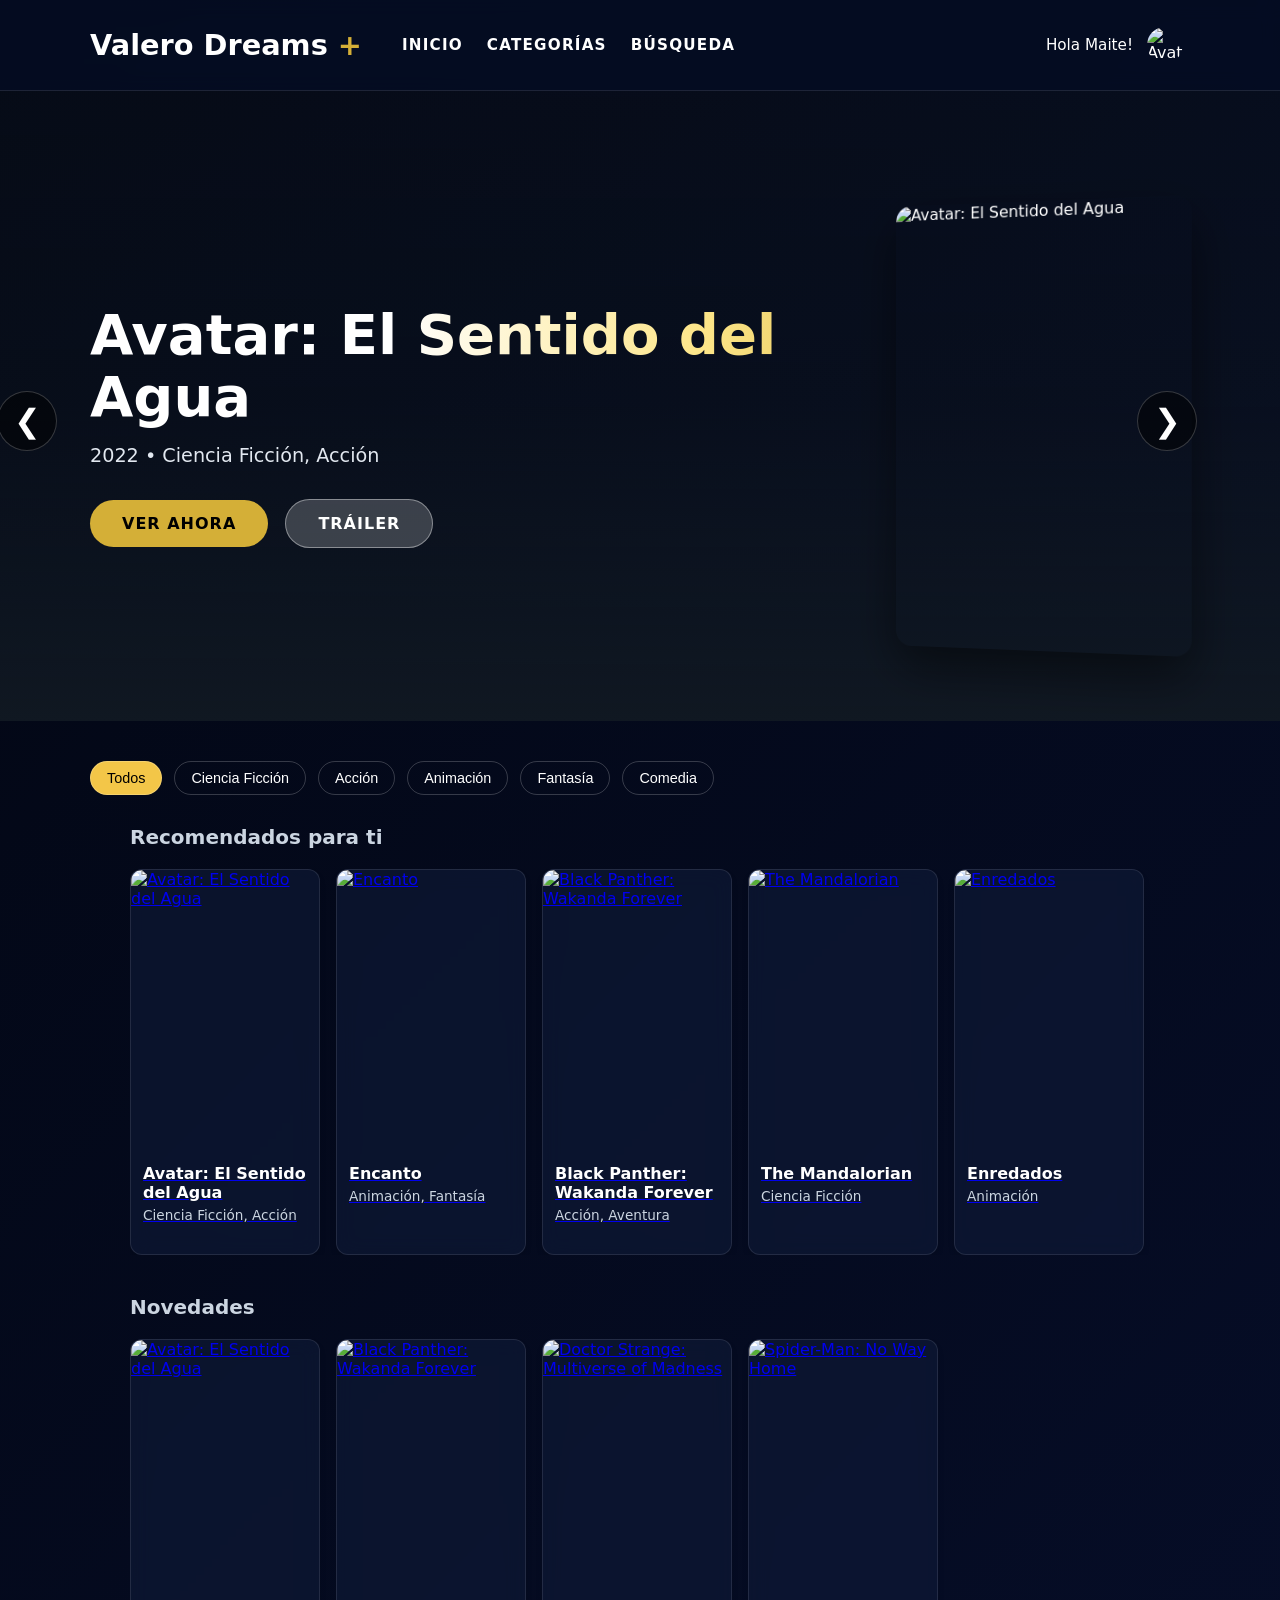
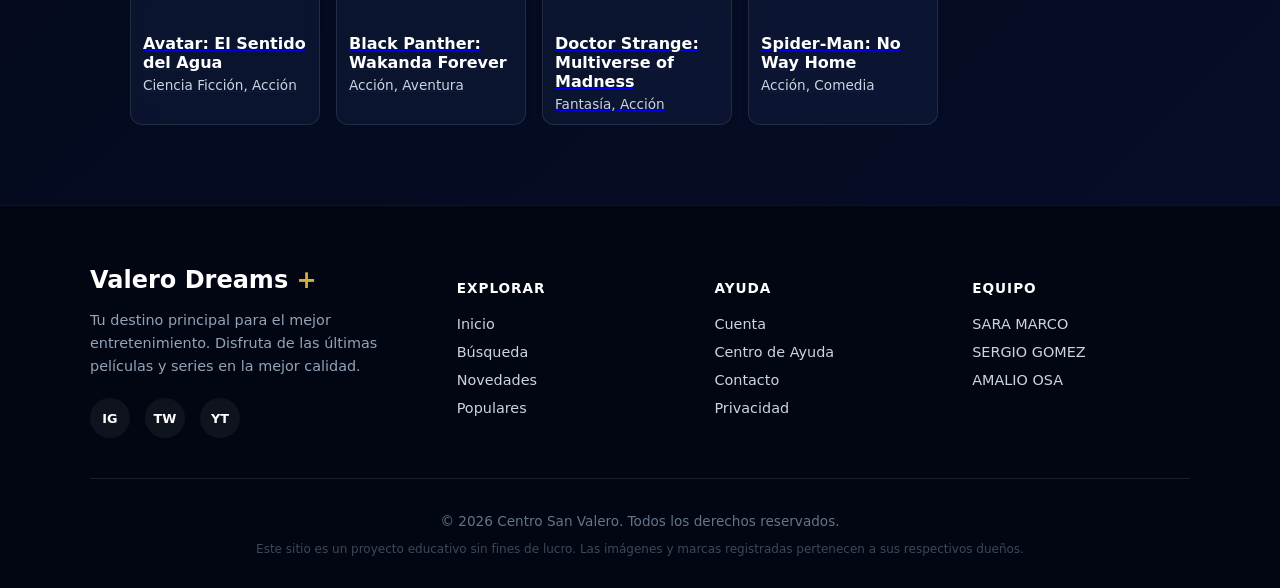
==== commit e75b0ed5: "Fron v2 navy" ====
--- a/DisneySimple-v1.0/index.html
+++ b/DisneySimple-v1.0/index.html
@@ -11,7 +11,8 @@
 <body>
     <header class="site-header">
         <div class="container header-inner">
-            <h1 class="site-title">Valero Dreams <span class="accent">+</span></h1>
+            <h1 class="site-title"><a href="index.html" style="text-decoration: none; color: inherit;">Valero Dreams
+                    <span class="accent">+</span></a></h1>
             <nav class="main-nav">
                 <a href="index.html">INICIO</a>
                 <div class="nav-dropdown">
@@ -92,8 +93,53 @@
 
     <footer class="site-footer">
         <div class="container">
-            <p>Centro San Valero</p>
-            <p>SARA MARCO, SERGIO GOMEZ , AMALIO OSA · Curso: 1SI</p>
+            <div class="footer-content">
+                <div class="footer-brand">
+                    <h2>Valero Dreams <span class="accent">+</span></h2>
+                    <p class="footer-text">Tu destino principal para el mejor entretenimiento. Disfruta de las últimas
+                        películas y series en la mejor calidad.</p>
+                    <div class="footer-social">
+                        <a href="#" class="social-icon">IG</a>
+                        <a href="#" class="social-icon">TW</a>
+                        <a href="#" class="social-icon">YT</a>
+                    </div>
+                </div>
+
+                <div>
+                    <h3 class="footer-heading">Explorar</h3>
+                    <ul class="footer-links">
+                        <li><a href="index.html">Inicio</a></li>
+                        <li><a href="search.html">Búsqueda</a></li>
+                        <li><a href="#">Novedades</a></li>
+                        <li><a href="#">Populares</a></li>
+                    </ul>
+                </div>
+
+                <div>
+                    <h3 class="footer-heading">Ayuda</h3>
+                    <ul class="footer-links">
+                        <li><a href="#">Cuenta</a></li>
+                        <li><a href="#">Centro de Ayuda</a></li>
+                        <li><a href="#">Contacto</a></li>
+                        <li><a href="#">Privacidad</a></li>
+                    </ul>
+                </div>
+
+                <div>
+                    <h3 class="footer-heading">Equipo</h3>
+                    <ul class="footer-links">
+                        <li>SARA MARCO</li>
+                        <li>SERGIO GOMEZ</li>
+                        <li>AMALIO OSA</li>
+                    </ul>
+                </div>
+            </div>
+
+            <div class="footer-bottom">
+                <p>&copy; 2026 Centro San Valero. Todos los derechos reservados.</p>
+                <p style="font-size: 0.75rem; margin-top: 5px; opacity: 0.6;">Este sitio es un proyecto educativo sin
+                    fines de lucro. Las imágenes y marcas registradas pertenecen a sus respectivos dueños.</p>
+            </div>
         </div>
     </footer>
 
--- a/DisneySimple-v1.0/style.css
+++ b/DisneySimple-v1.0/style.css
@@ -103,7 +103,7 @@
 
 .section-title {
     font-size: 1.25rem;
-    margin: 30px 0 20px;
+    margin: 30px 40px 20px;
     color: #cbd5e1;
     font-weight: 600;
 }
@@ -258,7 +258,7 @@
 
 .filter-btn:hover,
 .filter-btn.active {
-    background: #fff;
+    background: var(--gold-hover);
     color: #000;
 }
 
@@ -661,11 +661,111 @@
 
 /* Footer - Igual al de tu biblioteca */
 .site-footer {
-    background: #0b0e16;
-    color: #ffffff;
-    padding: 24px 0;
+    background-color: var(--navy-dark);
+    color: #cbd5e1;
+    padding: 60px 0 20px;
+    margin-top: 80px;
+    border-top: 1px solid rgba(255, 255, 255, 0.05);
+    font-size: 0.9rem;
+}
+
+.footer-content {
+    display: grid;
+    grid-template-columns: 1.5fr 1fr 1fr 1fr;
+    gap: 40px;
+    margin-bottom: 40px;
+}
+
+.footer-brand h2 {
+    color: #fff;
+    font-size: 1.5rem;
+    margin-top: 0;
+    margin-bottom: 15px;
+}
+
+.footer-text {
+    line-height: 1.6;
+    margin-bottom: 20px;
+    color: #94a3b8;
+}
+
+.footer-heading {
+    color: #fff;
+    font-weight: 600;
+    margin-bottom: 20px;
+    text-transform: uppercase;
+    font-size: 0.85rem;
+    letter-spacing: 1px;
+}
+
+.footer-links {
+    list-style: none;
+    padding: 0;
+    margin: 0;
+}
+
+.footer-links li {
+    margin-bottom: 12px;
+}
+
+.footer-links a {
+    color: #cbd5e1;
+    text-decoration: none;
+    transition: color 0.3s;
+}
+
+.footer-links a:hover {
+    color: var(--gold-primary);
+}
+
+.footer-social {
+    display: flex;
+    gap: 15px;
+}
+
+.social-icon {
+    width: 40px;
+    height: 40px;
+    background: rgba(255, 255, 255, 0.05);
+    display: flex;
+    align-items: center;
+    justify-content: center;
+    border-radius: 50%;
+    transition: all 0.3s;
+    color: #fff;
+    text-decoration: none;
+    font-weight: bold;
+    font-size: 0.8rem;
+}
+
+.social-icon:hover {
+    background: var(--gold-primary);
+    color: #000;
+}
+
+.footer-bottom {
+    border-top: 1px solid rgba(255, 255, 255, 0.1);
+    padding-top: 20px;
     text-align: center;
-    margin-top: 40px;
+    font-size: 0.85rem;
+    color: #64748b;
+}
+
+@media (max-width: 900px) {
+    .footer-content {
+        grid-template-columns: 1fr 1fr;
+    }
+}
+
+@media (max-width: 600px) {
+    .footer-content {
+        grid-template-columns: 1fr;
+        text-align: center;
+    }
+
+    .footer-social {
+        justify-content: center;
+    }
 }
 
 /* Hero Slider Styles */
@@ -832,12 +932,12 @@
     position: absolute;
     top: 50%;
     left: 50%;
-    transform: translate(-50%, -50%);
+    transform: translate(-55%, -25%);
     width: 100%;
     max-width: 1200px;
     display: flex;
     justify-content: space-between;
-    padding: 0 40px;
+    padding: 0 10px 0 50px;
     z-index: 20;
     pointer-events: none;
 }
